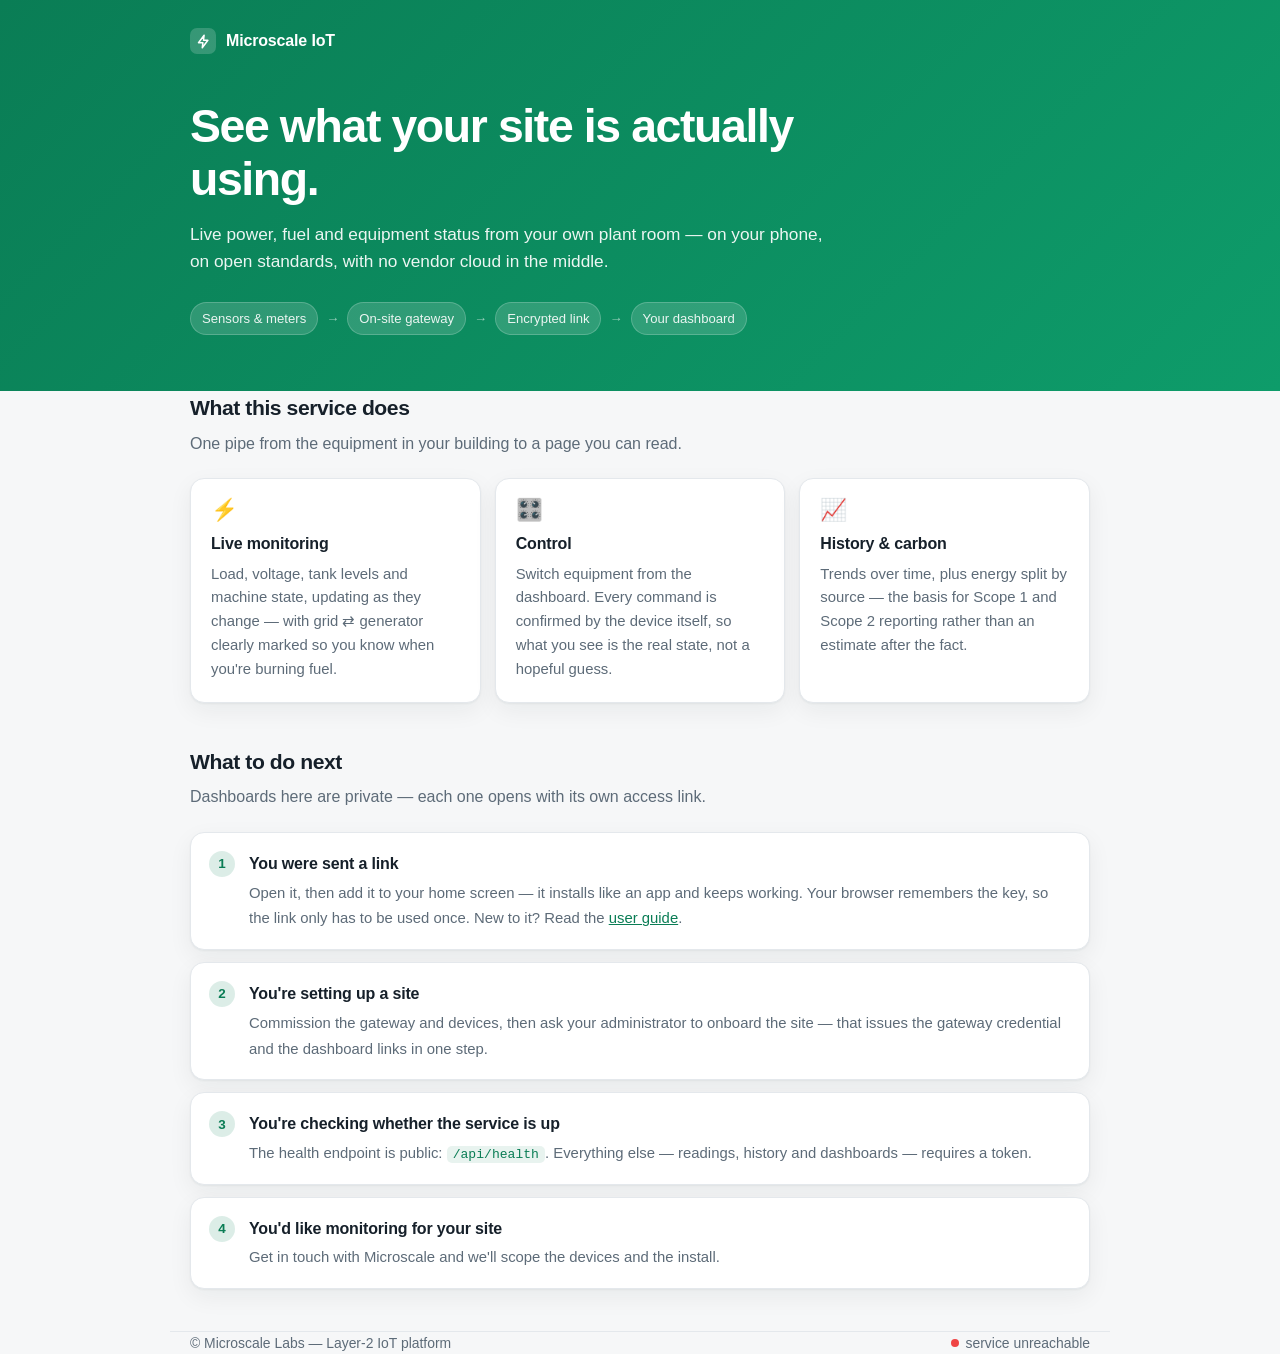
==== deploy/cloud/landing/index.html @ 8c955361 "cloud: gate a site's dashboard behind its token, and give / a real landing page Dashboard access was" ====
<!doctype html>
<html lang="en">
<head>
<meta charset="utf-8" />
<meta name="viewport" content="width=device-width, initial-scale=1, viewport-fit=cover" />
<meta name="theme-color" content="#0a7d55" />
<title>Microscale IoT</title>
<meta name="description" content="Live energy and equipment monitoring for your site — sensors to dashboard, on open standards." />
<!-- Public page. It must never enumerate sites or clients: dashboards are private and
     reached by an access link. Self-contained on purpose (no CDN, no fonts to fetch) so it
     loads on a phone over a bad connection. -->
<style>
  :root {
    --brand: #0a7d55; --brand-2: #0e9c6a;
    --bg: #f6f7f8; --surface: #fff; --text: #16202a; --muted: #5d6b78;
    --border: #e4e8ec; --shadow: 0 1px 2px rgba(16,32,42,.05), 0 8px 24px rgba(16,32,42,.06);
  }
  @media (prefers-color-scheme: dark) {
    :root { --bg:#0d1116; --surface:#161c22; --text:#e8eef4; --muted:#94a2b0;
            --border:#232c34; --shadow: 0 1px 2px rgba(0,0,0,.4), 0 8px 24px rgba(0,0,0,.35); }
  }
  * { box-sizing: border-box; }
  html { -webkit-text-size-adjust: 100%; }
  body {
    margin: 0; background: var(--bg); color: var(--text);
    font: 16px/1.6 -apple-system, BlinkMacSystemFont, "Segoe UI", Roboto, Helvetica, Arial, sans-serif;
    -webkit-font-smoothing: antialiased;
  }
  .wrap { max-width: 940px; margin: 0 auto; padding: 0 20px; }
  a { color: var(--brand); }

  /* ---- header ---- */
  header {
    background: linear-gradient(135deg, var(--brand) 0%, var(--brand-2) 100%);
    color: #fff; padding: calc(28px + env(safe-area-inset-top)) 0 0;
  }
  .bar { display: flex; align-items: center; gap: 10px; font-weight: 650; letter-spacing: -.01em; }
  .mark {
    width: 26px; height: 26px; border-radius: 7px; background: rgba(255,255,255,.18);
    display: grid; place-items: center; flex: none;
  }
  .hero { padding: 46px 0 56px; max-width: 640px; }
  .hero h1 {
    font-size: clamp(1.9rem, 5.2vw, 2.9rem); line-height: 1.15; margin: 0 0 14px;
    letter-spacing: -.03em; font-weight: 700;
  }
  .hero p { margin: 0; font-size: 1.08rem; color: rgba(255,255,255,.92); }
  .flow {
    display: flex; flex-wrap: wrap; gap: 8px; align-items: center;
    margin-top: 26px; font-size: .82rem; color: rgba(255,255,255,.9);
  }
  .flow span {
    background: rgba(255,255,255,.15); border: 1px solid rgba(255,255,255,.2);
    padding: 5px 11px; border-radius: 999px; white-space: nowrap;
  }
  .flow i { opacity: .65; font-style: normal; }

  /* ---- cards ---- */
  main { padding: 40px 0 8px; }
  h2 { font-size: 1.32rem; letter-spacing: -.02em; margin: 0 0 6px; }
  .lede { color: var(--muted); margin: 0 0 22px; }
  .grid { display: grid; gap: 14px; grid-template-columns: repeat(auto-fit, minmax(240px, 1fr)); }
  .card {
    background: var(--surface); border: 1px solid var(--border); border-radius: 14px;
    padding: 20px; box-shadow: var(--shadow);
  }
  .card h3 { margin: 0 0 6px; font-size: 1rem; letter-spacing: -.01em; }
  .card p { margin: 0; color: var(--muted); font-size: .93rem; }
  .ico { font-size: 1.35rem; line-height: 1; display: block; margin-bottom: 10px; }

  /* ---- next steps ---- */
  .steps { counter-reset: s; display: grid; gap: 12px; margin: 0; padding: 0; list-style: none; }
  .steps li {
    background: var(--surface); border: 1px solid var(--border); border-radius: 14px;
    padding: 18px 20px 18px 58px; position: relative; box-shadow: var(--shadow);
  }
  .steps li::before {
    counter-increment: s; content: counter(s);
    position: absolute; left: 18px; top: 18px;
    width: 26px; height: 26px; border-radius: 50%;
    background: color-mix(in srgb, var(--brand) 14%, transparent);
    color: var(--brand); font-size: .84rem; font-weight: 700;
    display: grid; place-items: center;
  }
  .steps strong { display: block; margin-bottom: 3px; letter-spacing: -.01em; }
  .steps span { color: var(--muted); font-size: .93rem; }
  code {
    font-family: ui-monospace, SFMono-Regular, Menlo, monospace; font-size: .88em;
    background: color-mix(in srgb, var(--brand) 9%, transparent);
    padding: 1px 6px; border-radius: 5px; color: var(--brand);
  }

  section { margin-bottom: 42px; }
  footer {
    border-top: 1px solid var(--border); margin-top: 20px;
    padding: 22px 0 calc(30px + env(safe-area-inset-bottom));
    color: var(--muted); font-size: .87rem;
    display: flex; flex-wrap: wrap; gap: 10px 20px; justify-content: space-between;
  }
  .status { display: inline-flex; align-items: center; gap: 7px; }
  .dot { width: 8px; height: 8px; border-radius: 50%; background: var(--muted); flex: none; }
  .dot.ok { background: #10b981; } .dot.bad { background: #ef4444; }
</style>
</head>
<body>

<header>
  <div class="wrap">
    <div class="bar">
      <span class="mark" aria-hidden="true">
        <svg width="15" height="15" viewBox="0 0 24 24" fill="none" stroke="#fff"
             stroke-width="2.4" stroke-linecap="round" stroke-linejoin="round">
          <path d="M13 2 4 14h7l-1 8 9-12h-7l1-8z"/>
        </svg>
      </span>
      Microscale IoT
    </div>
    <div class="hero">
      <h1>See what your site is actually using.</h1>
      <p>
        Live power, fuel and equipment status from your own plant room — on your phone,
        on open standards, with no vendor cloud in the middle.
      </p>
      <div class="flow" aria-label="How data reaches you">
        <span>Sensors &amp; meters</span><i>→</i>
        <span>On-site gateway</span><i>→</i>
        <span>Encrypted link</span><i>→</i>
        <span>Your dashboard</span>
      </div>
    </div>
  </div>
</header>

<main class="wrap">

  <section>
    <h2>What this service does</h2>
    <p class="lede">One pipe from the equipment in your building to a page you can read.</p>
    <div class="grid">
      <div class="card">
        <span class="ico" aria-hidden="true">⚡</span>
        <h3>Live monitoring</h3>
        <p>Load, voltage, tank levels and machine state, updating as they change — with
           grid&nbsp;⇄&nbsp;generator clearly marked so you know when you're burning fuel.</p>
      </div>
      <div class="card">
        <span class="ico" aria-hidden="true">🎛️</span>
        <h3>Control</h3>
        <p>Switch equipment from the dashboard. Every command is confirmed by the device
           itself, so what you see is the real state, not a hopeful guess.</p>
      </div>
      <div class="card">
        <span class="ico" aria-hidden="true">📈</span>
        <h3>History &amp; carbon</h3>
        <p>Trends over time, plus energy split by source — the basis for Scope&nbsp;1 and
           Scope&nbsp;2 reporting rather than an estimate after the fact.</p>
      </div>
    </div>
  </section>

  <section>
    <h2>What to do next</h2>
    <p class="lede">Dashboards here are private — each one opens with its own access link.</p>
    <ol class="steps">
      <li>
        <strong>You were sent a link</strong>
        <span>Open it, then add it to your home screen — it installs like an app and keeps
              working. Your browser remembers the key, so the link only has to be used once.
              New to it? Read the <a href="https://github.com/ahmadmicro/microscale-iot-core/blob/master/docs/user-guide.md">user guide</a>.</span>
      </li>
      <li>
        <strong>You're setting up a site</strong>
        <span>Commission the gateway and devices, then ask your administrator to onboard the
              site — that issues the gateway credential and the dashboard links in one step.</span>
      </li>
      <li>
        <strong>You're checking whether the service is up</strong>
        <span>The health endpoint is public: <code>/api/health</code>. Everything else —
              readings, history and dashboards — requires a token.</span>
      </li>
      <li>
        <strong>You'd like monitoring for your site</strong>
        <span>Get in touch with Microscale and we'll scope the devices and the install.</span>
      </li>
    </ol>
  </section>

</main>

<footer class="wrap">
  <span>© Microscale Labs — Layer-2 IoT platform</span>
  <span class="status"><span class="dot" id="dot"></span><span id="status">checking service…</span></span>
</footer>

<script>
  // Public health check only — no site data is reachable from this page.
  fetch("/api/health", { cache: "no-store" })
    .then(function (r) { return r.ok ? r.json() : Promise.reject(r.status); })
    .then(function () {
      document.getElementById("dot").className = "dot ok";
      document.getElementById("status").textContent = "service operational";
    })
    .catch(function () {
      document.getElementById("dot").className = "dot bad";
      document.getElementById("status").textContent = "service unreachable";
    });
</script>
</body>
</html>
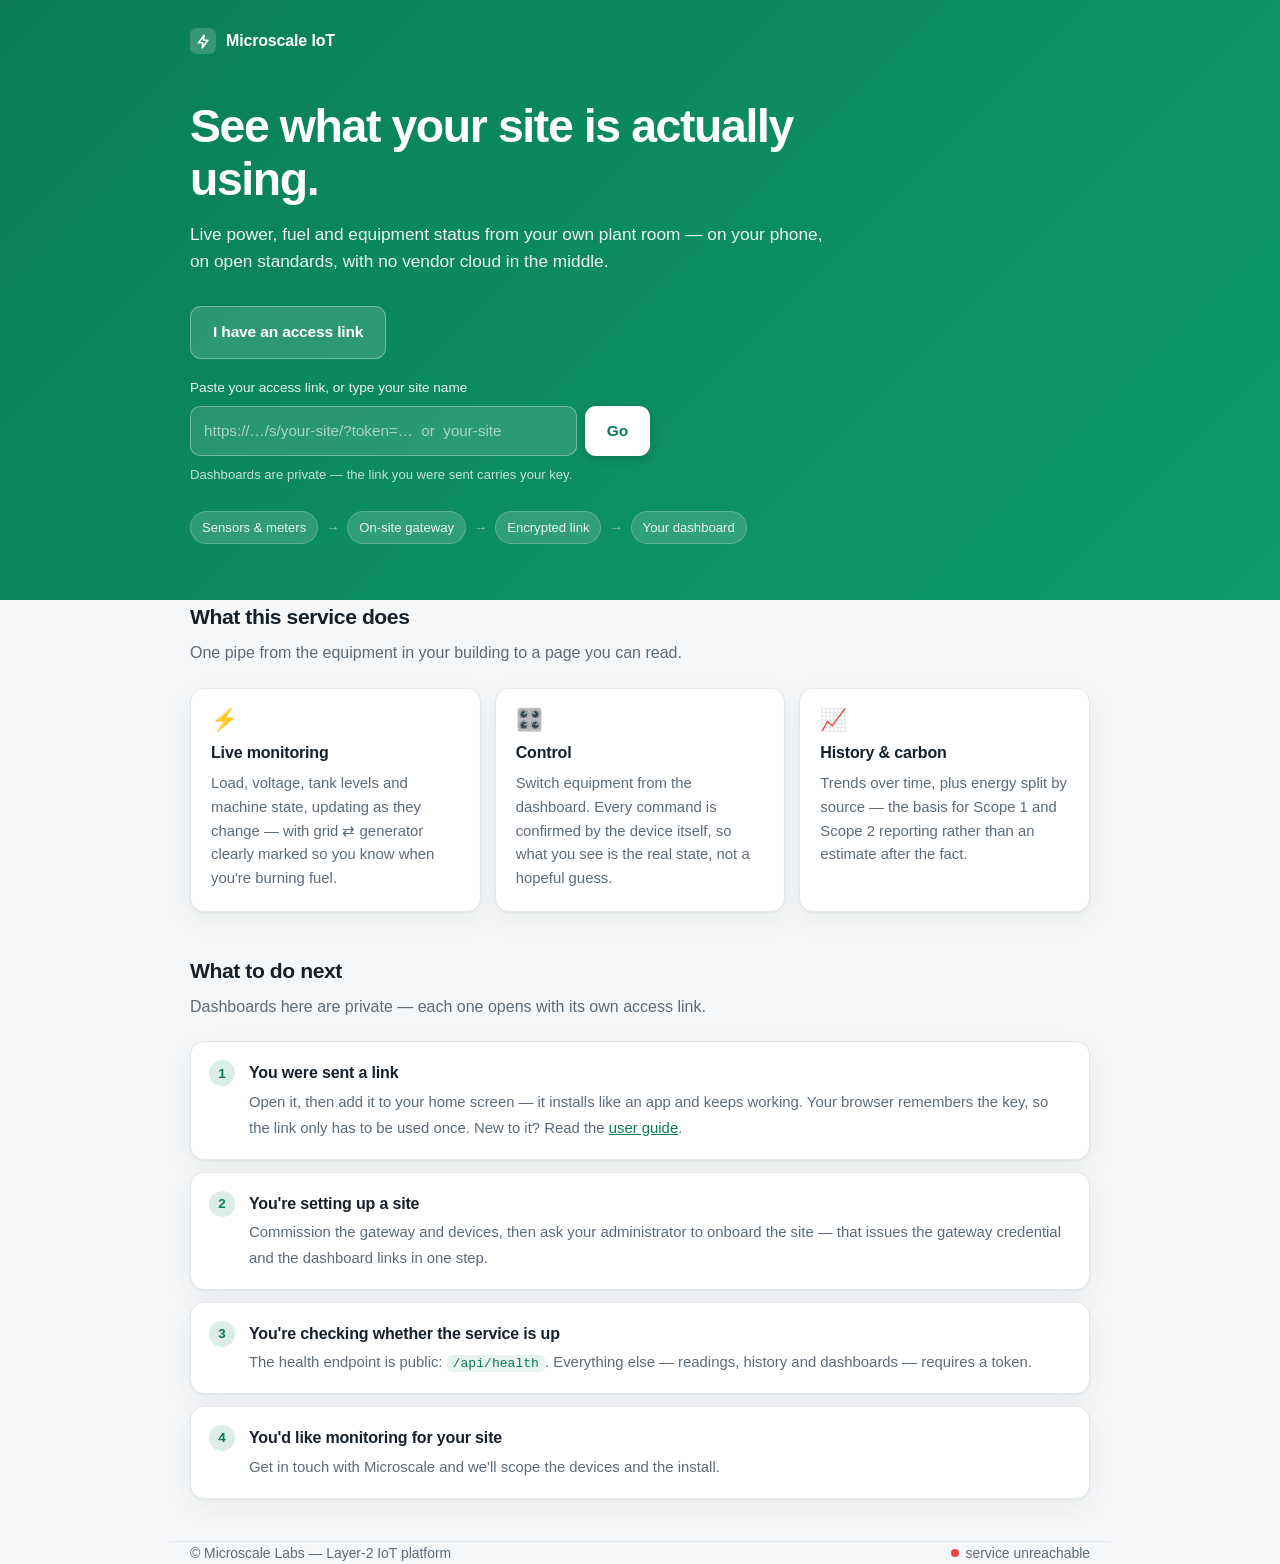
==== commit c21f480f: "landing: a way into the dashboard Someone who typed the domain had no route forward even when their " ====
--- a/deploy/cloud/landing/index.html
+++ b/deploy/cloud/landing/index.html
@@ -20,6 +20,9 @@
             --border:#232c34; --shadow: 0 1px 2px rgba(0,0,0,.4), 0 8px 24px rgba(0,0,0,.35); }
   }
   * { box-sizing: border-box; }
+  /* an author `display` beats the UA rule for [hidden], so state it explicitly —
+     otherwise the "open your dashboard" button shows to visitors who have no session */
+  [hidden] { display: none !important; }
   html { -webkit-text-size-adjust: 100%; }
   body {
     margin: 0; background: var(--bg); color: var(--text);
@@ -89,6 +92,34 @@
     background: color-mix(in srgb, var(--brand) 9%, transparent);
     padding: 1px 6px; border-radius: 5px; color: var(--brand);
   }
+
+  /* ---- call to action ---- */
+  .cta { margin-top: 30px; display: flex; flex-wrap: wrap; gap: 12px; align-items: center; }
+  .btn {
+    display: inline-flex; align-items: center; gap: 9px; cursor: pointer;
+    background: #fff; color: var(--brand); border: 0; border-radius: 11px;
+    padding: 13px 22px; font: inherit; font-weight: 650; font-size: .97rem;
+    letter-spacing: -.01em; text-decoration: none; box-shadow: 0 2px 10px rgba(0,0,0,.16);
+  }
+  .btn:hover { transform: translateY(-1px); }
+  .btn small { display: block; font-weight: 500; opacity: .72; font-size: .78rem; }
+  .btn-ghost {
+    background: rgba(255,255,255,.14); color: #fff; box-shadow: none;
+    border: 1px solid rgba(255,255,255,.32);
+  }
+  #signin { margin-top: 18px; max-width: 460px; display: none; }
+  #signin.open { display: block; }
+  #signin label { display: block; font-size: .85rem; color: rgba(255,255,255,.9); margin-bottom: 7px; }
+  .field { display: flex; gap: 8px; }
+  #site-input {
+    flex: 1; min-width: 0; font: inherit; font-size: .95rem; padding: 11px 13px;
+    border-radius: 10px; border: 1px solid rgba(255,255,255,.34);
+    background: rgba(255,255,255,.12); color: #fff;
+  }
+  #site-input::placeholder { color: rgba(255,255,255,.6); }
+  #site-input:focus { outline: 2px solid #fff; outline-offset: 1px; }
+  #signin .hint { margin: 8px 0 0; font-size: .82rem; color: rgba(255,255,255,.75); }
+  #signin .hint.err { color: #ffd7d7; font-weight: 600; }
 
   section { margin-bottom: 42px; }
   footer {
@@ -121,6 +152,24 @@
         Live power, fuel and equipment status from your own plant room — on your phone,
         on open standards, with no vendor cloud in the middle.
       </p>
+      <div class="cta">
+        <a class="btn" id="open-dash" href="#signin-form" hidden>
+          <span>Open your dashboard<small id="open-dash-site"></small></span>
+          <span aria-hidden="true">→</span>
+        </a>
+        <button class="btn btn-ghost" id="signin-toggle" type="button">I have an access link</button>
+      </div>
+
+      <form id="signin" method="get" action="#" novalidate>
+        <label for="site-input">Paste your access link, or type your site name</label>
+        <div class="field">
+          <input id="site-input" name="site" autocomplete="off" autocapitalize="none"
+                 spellcheck="false" placeholder="https://…/s/your-site/?token=…  or  your-site" />
+          <button class="btn" type="submit">Go</button>
+        </div>
+        <p class="hint" id="signin-hint">Dashboards are private — the link you were sent carries your key.</p>
+      </form>
+
       <div class="flow" aria-label="How data reaches you">
         <span>Sensors &amp; meters</span><i>→</i>
         <span>On-site gateway</span><i>→</i>
@@ -193,6 +242,54 @@
 </footer>
 
 <script>
+  // Returning visitor: the dashboard records which site this browser last opened, so we can
+  // offer a way straight back in. Nothing here reveals sites to anyone else — it is this
+  // browser's own storage, and the token still has to satisfy the server.
+  (function () {
+    var site = null, title = null;
+    try { site = localStorage.getItem("ms-site"); title = localStorage.getItem("ms-site-title"); }
+    catch (e) { /* private mode */ }
+    var link = document.getElementById("open-dash");
+    if (site) {
+      link.href = "/s/" + encodeURIComponent(site) + "/";
+      document.getElementById("open-dash-site").textContent = title || site;
+      link.hidden = false;
+    }
+
+    var form = document.getElementById("signin");
+    var input = document.getElementById("site-input");
+    var hint = document.getElementById("signin-hint");
+    document.getElementById("signin-toggle").addEventListener("click", function () {
+      form.classList.add("open");
+      input.focus();
+    });
+    if (!site) form.classList.add("open");   // nothing remembered: show the way in immediately
+
+    // Accept either a full access link or a bare site name.
+    function destination(raw) {
+      var v = (raw || "").trim();
+      if (!v) return null;
+      var m = v.match(/\/s\/([a-z0-9-]+)\/?(?:\?(.*))?$/i);
+      if (m) {
+        var tok = (m[2] || "").match(/(?:^|&)token=([^&]+)/);
+        return "/s/" + m[1].toLowerCase() + "/" + (tok ? "?token=" + tok[1] : "");
+      }
+      if (/^[a-z0-9-]+$/i.test(v)) return "/s/" + v.toLowerCase() + "/";
+      return null;
+    }
+
+    form.addEventListener("submit", function (e) {
+      e.preventDefault();
+      var to = destination(input.value);
+      if (!to) {
+        hint.textContent = "That doesn't look like an access link or a site name.";
+        hint.className = "hint err";
+        return;
+      }
+      window.location.href = to;
+    });
+  })();
+
   // Public health check only — no site data is reachable from this page.
   fetch("/api/health", { cache: "no-store" })
     .then(function (r) { return r.ok ? r.json() : Promise.reject(r.status); })
